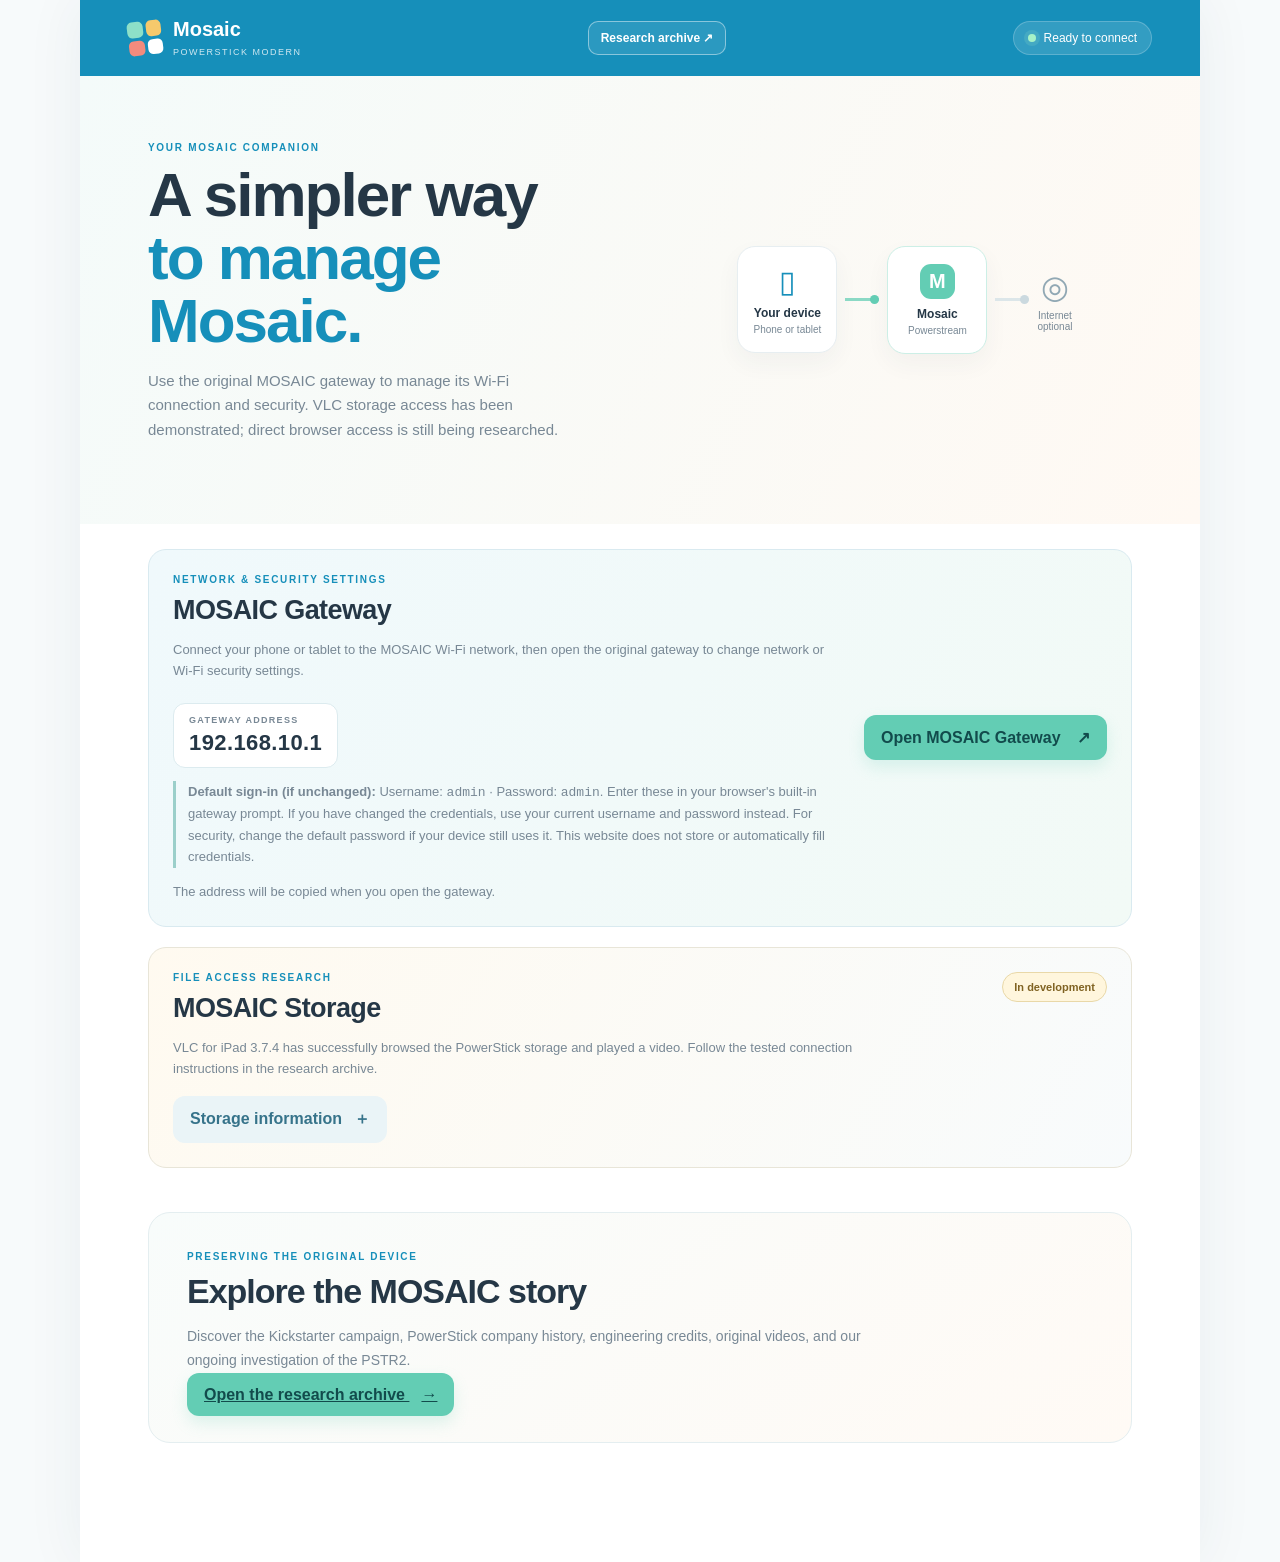
==== index.html @ c3547b96 "Update storage status with verified VLC playback" ====
<!doctype html>
<html lang="en">
<head>
  <!-- 🟦 #PAGE_METADATA — Browser settings and search preview information. -->
  <meta charset="utf-8">
  <meta name="viewport" content="width=device-width, initial-scale=1">
  <meta name="theme-color" content="#168fba">
  <meta name="description" content="A friendly companion and preservation guide for the MOSAIC Powerstream PSTR2.">
  <title>Mosaic Powerstick Modern</title>
  <link rel="stylesheet" href="css/styles.css">
</head>
<body>
  <div class="app-shell">
    <!-- 🟦 #SITE_HEADER — Brand and project navigation. -->
    <header class="topbar">
      <a class="brand" href="#" aria-label="Mosaic home">
        <span class="brand-mark" aria-hidden="true"><i></i><i></i><i></i><i></i></span>
        <span><strong>Mosaic</strong><small>POWERSTICK MODERN</small></span>
      </a>
      <a class="topbar-archive-link" href="research.html">Research archive ↗</a>
      <div class="connection-pill" role="status" aria-live="polite">
        <span class="status-dot" aria-hidden="true"></span><span>Ready to connect</span>
      </div>
    </header>

    <main>
      <!-- 🟩 #WELCOME_PANEL — Explain what this companion website does. -->
      <section class="welcome" aria-labelledby="welcomeTitle">
        <div class="welcome-copy">
          <p class="eyebrow">YOUR MOSAIC COMPANION</p>
          <h1 id="welcomeTitle">A simpler way<br><span>to manage Mosaic.</span></h1>
          <p class="intro">Use the original MOSAIC gateway to manage its Wi-Fi connection and security. VLC storage access has been demonstrated; direct browser access is still being researched.</p>
        </div>
        <!-- 🟨 #ILLUSTRATION — Decorative connection diagram, not a live status indicator. -->
        <div class="connection-art" aria-label="Illustration of a phone connected to Mosaic, with optional internet connection">
          <div class="device-node"><span class="node-icon" aria-hidden="true">▯</span><b>Your device</b><small>Phone or tablet</small></div>
          <div class="link-line" aria-hidden="true"><span></span></div>
          <div class="device-node mosaic-node"><span class="mosaic-symbol" aria-hidden="true">M</span><b>Mosaic</b><small>Powerstream</small></div>
          <div class="link-line muted-line" aria-hidden="true"><span></span></div>
          <div class="internet-node"><span aria-hidden="true">◎</span><small>Internet<br>optional</small></div>
        </div>
      </section>

      <!-- 🟦 #MOSAIC_GATEWAY — Opens the device's original network and security settings. -->
      <section class="wifi-launcher" aria-labelledby="wifiLauncherTitle">
        <div class="wifi-launcher-copy">
          <p class="eyebrow">NETWORK & SECURITY SETTINGS</p>
          <h2 id="wifiLauncherTitle">MOSAIC Gateway</h2>
          <p>Connect your phone or tablet to the MOSAIC Wi-Fi network, then open the original gateway to change network or Wi-Fi security settings.</p>
          <div class="gateway-address-panel">
            <span class="gateway-address-label">GATEWAY ADDRESS</span>
            <strong class="gateway-address">192.168.10.1</strong>
          </div>
          <p class="wifi-launcher-note"><strong>Default sign-in (if unchanged):</strong> Username: <code>admin</code> · Password: <code>admin</code>. Enter these in your browser's built-in gateway prompt. If you have changed the credentials, use your current username and password instead. For security, change the default password if your device still uses it. This website does not store or automatically fill credentials.</p>
          <p class="gateway-copy-status" id="gatewayCopyStatus" role="status" aria-live="polite">The address will be copied when you open the gateway.</p>
        </div>
        <a class="primary-button gateway-button" id="gatewayButton" href="http://192.168.10.1/" target="_blank" rel="noopener noreferrer">Open MOSAIC Gateway <span aria-hidden="true">↗</span></a>
      </section>

      <!-- 🟨 #STORAGE_DEVELOPMENT — Honest status for the separate file-access investigation. -->
      <section class="storage-launcher" aria-labelledby="storageHeading">
        <div class="storage-launcher-copy">
          <p class="eyebrow">FILE ACCESS RESEARCH</p>
          <h2 id="storageHeading">MOSAIC Storage</h2>
          <p>VLC for iPad 3.7.4 has successfully browsed the PowerStick storage and played a video. Follow the tested connection instructions in the research archive.</p>
          <details class="storage-details">
            <summary class="soft-button">Storage information <span aria-hidden="true">＋</span></summary>
            <div class="storage-details-content">
              <p><strong>In development.</strong> The original MOSAIC mobile app can browse Videos, Photos, Music, and Documents, and can play selected videos.</p>
              <p>We have not yet confirmed the file-access protocol or how a modern browser can safely connect to it. This website does not currently browse, download, upload, or stream files from MOSAIC.</p>
              <p>Our next step is read-only research into how the original app communicates with the device, without opening the hardware or changing its settings.</p>
              <a href="research.html">Read the MOSAIC research archive ↗</a>
            </div>
          </details>
        </div>
        <span class="development-label">In development</span>
      </section>

      <!-- 🟦 #RESEARCH_ARCHIVE_LINK — Historical material lives on the dedicated research page. -->
      <section class="history-section archive-promo" aria-labelledby="archivePromoHeading">
        <div class="history-heading">
          <p class="eyebrow">PRESERVING THE ORIGINAL DEVICE</p>
          <h2 id="archivePromoHeading">Explore the MOSAIC story</h2>
          <p class="history-intro">Discover the Kickstarter campaign, PowerStick company history, engineering credits, original videos, and our ongoing investigation of the PSTR2.</p>
          <a class="primary-button" href="research.html">Open the research archive <span aria-hidden="true">→</span></a>
        </div>
      </section>
    </main>
  </div>
  <!-- 🟦 #APP_SCRIPT — Handles the gateway address-copy shortcut only. -->
  <script src="js/app.js"></script>
</body>
</html>
---- css/styles.css ----
/* =========================================================
   🟦 #STYLESHEET_GUIDE — MOSAIC POWERSTICK MODERN
   This file controls appearance only. Page behavior lives in js/app.js.

   Color key for future developers:
   🟦 #DESIGN_TOKENS  Shared colors and sizing choices
   🟩 #BASE_STYLES    Page-wide defaults
   🟨 #COMPONENTS     Header, buttons, cards, and navigation
   🟥 #RESPONSIVE     Tablet and phone layout adjustments
   ========================================================= */


/* 🟦 #DESIGN_TOKENS — Change the palette here to update the whole interface. */
:root {
  --blue: #168fba;
  --mint: #63cdb4;
  --coral: #ef8b7d;
  --yellow: #f2c96d;
  --ink: #253746;
  --muted: #788895;
  --paper: #f7fafb;
  --line: #e7eef1;
}


/* 🟩 #BASE_STYLES — Consistent sizing and readable default text. */
* {
  box-sizing: border-box;
}

body {
  margin: 0;
  background: var(--paper);
  color: var(--ink);
  font-family: Inter, -apple-system, BlinkMacSystemFont, "Segoe UI", sans-serif;
}

button {
  font: inherit;
}

button:focus-visible,
a:focus-visible {
  outline: 3px solid var(--yellow);
  outline-offset: 3px;
}

.app-shell {
  max-width: 1120px;
  min-height: 100vh;
  margin: 0 auto;
  padding-bottom: 90px;
  background: #fff;
  box-shadow: 0 0 55px #173d5010;
}


/* 🟨 #HEADER_AND_BRAND — Top blue bar and Mosaic tile mark. */
.topbar {
  display: flex;
  align-items: center;
  justify-content: space-between;
  gap: 16px;
  height: 76px;
  padding: 0 clamp(18px, 4vw, 48px);
  background: var(--blue);
  color: #fff;
}

.brand {
  display: flex;
  align-items: center;
  gap: 11px;
  color: #fff;
  text-decoration: none;
}

.brand strong {
  display: block;
  font-size: 20px;
}

.brand small {
  font-size: 9px;
  letter-spacing: 1.5px;
  opacity: 0.8;
}

.brand-mark {
  display: grid;
  grid-template-columns: 1fr 1fr;
  gap: 3px;
  width: 34px;
  height: 34px;
  transform: rotate(-7deg);
}

.brand-mark i {
  border-radius: 5px;
  background: #8de0c8;
}

.brand-mark i:nth-child(2) { background: #f6c96c; }
.brand-mark i:nth-child(3) { background: #f28b7d; }
.brand-mark i:nth-child(4) { background: #fff; }

.connection-pill {
  display: flex;
  align-items: center;
  gap: 8px;
  padding: 9px 14px;
  border: 1px solid #ffffff35;
  border-radius: 30px;
  background: #ffffff20;
  font-size: 12px;
}

.status-dot {
  width: 8px;
  height: 8px;
  border-radius: 50%;
  background: #a6f2c8;
  box-shadow: 0 0 0 4px #a6f2c825;
}

.icon-button {
  display: none;
  border: 0;
  background: transparent;
  color: #fff;
  font-size: 24px;
}


/* 🟨 #BUTTONS — Shared button shapes and individual button colors. */
.primary-button,
.soft-button,
.outline-button {
  padding: 13px 17px;
  border: 0;
  border-radius: 12px;
  font-weight: 700;
  cursor: pointer;
}

.primary-button {
  background: var(--mint);
  color: #124b4c;
  box-shadow: 0 7px 16px #63cdb433;
}

.primary-button span,
.outline-button span {
  margin-left: 12px;
}

.soft-button {
  background: #eaf4f7;
  color: #36738a;
}

.outline-button {
  border: 1px solid #cfe9e1;
  background: #fff;
  color: #347f70;
  white-space: nowrap;
}

.text-button {
  border: 0;
  background: none;
  color: var(--blue);
  font-weight: 700;
  cursor: pointer;
}


/* 🟩 #WELCOME_PANEL — Main introduction and connection illustration. */
.welcome {
  display: grid;
  grid-template-columns: 1.05fr 0.95fr;
  align-items: center;
  gap: 28px;
  padding: clamp(28px, 6vw, 66px) clamp(20px, 6vw, 68px);
  background: linear-gradient(115deg, #f4fbfa, #fff9f3);
}

.eyebrow {
  margin: 0 0 10px;
  color: var(--blue);
  font-size: 10px;
  font-weight: 800;
  letter-spacing: 1.7px;
}

.welcome h1 {
  margin: 0 0 16px;
  font-size: clamp(38px, 5.4vw, 62px);
  line-height: 1.02;
  letter-spacing: -2px;
}

.welcome h1 span {
  color: var(--blue);
}

.intro {
  max-width: 420px;
  color: var(--muted);
  font-size: 15px;
  line-height: 1.65;
}

.welcome-actions {
  display: flex;
  flex-wrap: wrap;
  gap: 10px;
  margin-top: 24px;
}

.connection-art {
  display: flex;
  align-items: center;
  justify-content: center;
  gap: 8px;
  padding: 25px 0;
}

.device-node {
  min-width: 100px;
  padding: 17px 12px;
  border: 1px solid var(--line);
  border-radius: 18px;
  background: #fff;
  text-align: center;
  box-shadow: 0 10px 25px #22465c0c;
}

.node-icon {
  display: block;
  margin-bottom: 7px;
  color: var(--blue);
  font-size: 30px;
}

.device-node b {
  display: block;
  font-size: 12px;
}

.device-node small,
.internet-node small {
  display: block;
  margin-top: 4px;
  color: var(--muted);
  font-size: 10px;
}

.mosaic-node {
  border-color: #ccefe6;
}

.mosaic-symbol {
  display: grid;
  place-items: center;
  width: 35px;
  height: 35px;
  margin: 0 auto 8px;
  border-radius: 11px;
  background: var(--mint);
  color: #fff;
  font-size: 20px;
  font-weight: 900;
}

.link-line {
  position: relative;
  width: 34px;
  height: 3px;
  background: #8bd9c5;
}

.link-line span {
  position: absolute;
  top: -3px;
  right: 0;
  width: 9px;
  height: 9px;
  border-radius: 50%;
  background: var(--mint);
}

.muted-line {
  background: #dce6e9;
}

.muted-line span {
  background: #cbd9df;
}

.internet-node {
  color: #91a8b4;
  font-size: 32px;
  text-align: center;
}


/* 🟨 #LIBRARY_CARDS — Four colorful shortcuts for the media categories. */
.section-heading,
.view-heading {
  display: flex;
  align-items: end;
  justify-content: space-between;
  padding: 34px clamp(20px, 6vw, 68px) 17px;
}

.section-heading h2,
.view-heading h2,
.device-panel h2 {
  margin: 0;
  font-size: 25px;
  letter-spacing: -0.6px;
}

.library-grid {
  display: grid;
  grid-template-columns: repeat(4, 1fr);
  gap: 14px;
  padding: 0 clamp(20px, 6vw, 68px);
}

.library-card {
  position: relative;
  min-height: 142px;
  padding: 20px 16px 18px;
  border: 1px solid var(--line);
  border-radius: 17px;
  background: #fff;
  text-align: left;
  cursor: pointer;
  transition: transform 0.18s, box-shadow 0.18s;
}

.library-card:hover {
  transform: translateY(-3px);
  box-shadow: 0 12px 24px #21465c12;
}

.card-icon {
  display: grid;
  place-items: center;
  width: 40px;
  height: 40px;
  margin-bottom: 16px;
  border-radius: 13px;
  font-size: 22px;
}

.photos-card .card-icon { background: #fff1d7; color: #c98d23; }
.videos-card .card-icon { background: #ffe8e4; color: #d76f63; }
.music-card .card-icon { background: #e1f7f0; color: #269b82; }
.files-card .card-icon { background: #e7f1fb; color: #568bbd; }

.card-label {
  display: block;
  font-size: 15px;
  font-weight: 800;
}

.library-card small {
  display: block;
  margin-top: 5px;
  color: var(--muted);
  font-size: 11px;
}

.card-arrow {
  position: absolute;
  top: 17px;
  right: 15px;
  color: #9aabb4;
}


/* 🟩 #DEVICE_PANEL — Hardware summary card near the bottom of Home. */
.device-panel {
  display: flex;
  align-items: center;
  justify-content: space-between;
  gap: 18px;
  margin: 28px clamp(20px, 6vw, 68px) 0;
  padding: 22px 24px;
  border: 1px solid #e0f2ec;
  border-radius: 18px;
  background: #f1faf7;
}

.device-copy {
  display: flex;
  align-items: center;
  gap: 16px;
}

.device-copy p:not(.eyebrow) {
  margin: 7px 0 0;
  color: var(--muted);
  font-size: 13px;
}

.device-badge {
  display: grid;
  flex: 0 0 52px;
  place-items: center;
  width: 52px;
  height: 52px;
  border-radius: 16px;
  background: var(--mint);
  color: #fff;
  font-size: 24px;
  font-weight: 900;
}

.device-panel h2 {
  font-size: 18px;
}


/* 🟨 #DYNAMIC_CONTENT — File rows, empty messages, and video player. */
.content-view {
  padding: 8px 0 35px;
}

.content-view.hidden {
  display: none;
}

.view-heading {
  align-items: center;
  padding-top: 12px;
}

.file-list,
.empty-note,
.player-wrap,
.device-details {
  margin-right: clamp(20px, 6vw, 68px);
  margin-left: clamp(20px, 6vw, 68px);
}

.file-list {
  overflow: hidden;
  border: 1px solid var(--line);
  border-radius: 16px;
}

.file-row {
  display: flex;
  align-items: center;
  gap: 13px;
  padding: 14px 16px;
  border-bottom: 1px solid var(--line);
}

.file-row:last-child {
  border-bottom: 0;
}

.file-icon {
  display: grid;
  place-items: center;
  flex: 0 0 38px;
  width: 38px;
  height: 38px;
  border-radius: 11px;
  background: #edf6fa;
  color: var(--blue);
  font-size: 18px;
}

.file-info {
  flex: 1;
  min-width: 0;
}

.file-info b {
  display: block;
  font-size: 13px;
}

.file-info small {
  color: var(--muted);
  font-size: 11px;
}

.file-action {
  padding: 8px 11px;
  border: 0;
  border-radius: 9px;
  background: #edf7f5;
  color: #388d7a;
  cursor: pointer;
}

.empty-note {
  padding: 22px;
  border: 1px dashed #cddde3;
  border-radius: 14px;
  color: var(--muted);
  font-size: 13px;
  line-height: 1.6;
}

.player-wrap {
  padding: 12px;
  border-radius: 16px;
  background: #172b36;
}

.player-wrap video {
  width: 100%;
  max-height: 460px;
  border-radius: 10px;
  background: #000;
}

.player-tools {
  display: flex;
  align-items: center;
  justify-content: space-between;
  padding: 8px 3px 2px;
  color: #fff;
  font-size: 12px;
}

.device-details {
  display: grid;
  grid-template-columns: repeat(2, 1fr);
  gap: 12px;
}

.detail {
  padding: 16px;
  border: 1px solid var(--line);
  border-radius: 13px;
}

.detail small {
  display: block;
  margin-bottom: 6px;
  color: var(--muted);
  font-size: 10px;
}

.detail b {
  font-size: 14px;
}


/* 🟨 #BOTTOM_NAVIGATION — Sticky navigation with generous touch targets. */
.bottom-nav {
  position: sticky;
  z-index: 4;
  bottom: 0;
  display: flex;
  justify-content: space-around;
  padding: 10px 12px max(10px, env(safe-area-inset-bottom));
  border-top: 1px solid var(--line);
  background: #fff;
}

.nav-item {
  display: flex;
  flex-direction: column;
  align-items: center;
  gap: 3px;
  min-width: 60px;
  border: 0;
  background: transparent;
  color: #91a1aa;
  cursor: pointer;
}

.nav-item span {
  font-size: 23px;
  line-height: 1.1;
}

.nav-item small {
  font-size: 10px;
}

.nav-item.active {
  color: var(--blue);
  font-weight: 800;
}


/* 🟥 #RESPONSIVE_TABLET — Stack the hero and use two columns for category cards. */
@media (max-width: 720px) {
  .topbar {
    height: 64px;
  }

  .connection-pill {
    padding: 8px 10px;
    font-size: 10px;
  }

  .welcome {
    grid-template-columns: 1fr;
    padding-top: 35px;
  }

  .connection-art {
    padding: 12px 0 0;
  }

  .library-grid {
    grid-template-columns: repeat(2, 1fr);
  }

  .device-panel {
    align-items: flex-start;
    flex-direction: column;
  }

  .outline-button {
    align-self: flex-start;
  }

  .section-heading {
    padding-top: 27px;
  }
}


/* 🟥 #RESPONSIVE_PHONE — Keep the header and connection illustration compact. */
@media (max-width: 420px) {
  .brand small {
    font-size: 8px;
  }

  .connection-pill {
    max-width: 145px;
  }

  .connection-pill span:last-child {
    overflow: hidden;
    text-overflow: ellipsis;
    white-space: nowrap;
  }

  .connection-art {
    gap: 5px;
  }

  .device-node {
    min-width: 82px;
    padding: 13px 7px;
  }

  .link-line {
    width: 20px;
  }

  .internet-node {
    font-size: 25px;
  }

  .welcome h1 {
    font-size: 42px;
  }

  .device-copy {
    align-items: flex-start;
  }

  .device-badge {
    flex-basis: 44px;
    width: 44px;
    height: 44px;
  }
}


/* 🟦 #HISTORY_ARCHIVE — A permanent, responsive record of MOSAIC's origins and people. */
.history-section {
  margin: 44px clamp(20px, 6vw, 68px) 30px;
  padding: clamp(22px, 4vw, 38px);
  border: 1px solid #e4eef0;
  border-radius: 22px;
  background: linear-gradient(145deg, #f8fcfb, #fffaf5);
}
.history-heading {
  max-width: 720px;
}
.history-heading h2 {
  margin: 0;
  font-size: clamp(25px, 3.4vw, 34px);
  letter-spacing: -1px;
}
.history-intro {
  color: var(--muted);
  font-size: 14px;
  line-height: 1.7;
}
.history-facts {
  display: grid;
  grid-template-columns: repeat(3, 1fr);
  gap: 13px;
  margin-top: 25px;
}
.history-fact {
  padding: 19px;
  border: 1px solid var(--line);
  border-radius: 15px;
  background: #fff;
}
.history-number {
  color: var(--blue);
  font-size: 11px;
  font-weight: 900;
  letter-spacing: 1px;
}
.history-fact h3 {
  margin: 9px 0;
  font-size: 16px;
}
.history-fact p,
.history-video-heading > p,
.history-note {
  color: var(--muted);
  font-size: 12px;
  line-height: 1.7;
}
.history-fact a,
.history-video a,
.history-note a {
  color: #1684a8;
  font-size: 12px;
  font-weight: 750;
  text-decoration: none;
}
.history-fact a:hover,
.history-video a:hover,
.history-note a:hover {
  text-decoration: underline;
}
.history-video-heading {
  display: flex;
  align-items: end;
  justify-content: space-between;
  gap: 20px;
  margin-top: 36px;
}
.history-video-heading h3 {
  margin: 0;
  font-size: 22px;
}
.history-video-heading > p {
  max-width: 310px;
  margin: 0;
}
.history-video-grid {
  display: grid;
  grid-template-columns: repeat(3, minmax(0, 1fr));
  gap: 14px;
  margin-top: 17px;
}
.history-video {
  min-width: 0;
  overflow: hidden;
  border: 1px solid var(--line);
  border-radius: 14px;
  background: #fff;
}
.history-video-frame {
  position: relative;
  aspect-ratio: 16 / 9;
  background: #172b36;
}
.history-video-frame iframe {
  position: absolute;
  inset: 0;
  width: 100%;
  height: 100%;
  border: 0;
}
.history-video > p {
  margin: 0;
  padding: 11px 13px;
  color: var(--muted);
  font-size: 11px;
}
.history-note {
  margin: 22px 0 0;
  padding-top: 17px;
  border-top: 1px solid var(--line);
}
@media (max-width: 760px) {
  .history-facts,
  .history-video-grid {
    grid-template-columns: 1fr;
  }
  .history-video-heading {
    align-items: flex-start;
    flex-direction: column;
    gap: 6px;
  }
}


/* 🟦 #ARCHIVE_ACCESS — Make the standalone research page easy to discover. */
.topbar-archive-link {
  color: #fff;
  font-size: 12px;
  font-weight: 800;
  text-decoration: none;
  padding: 9px 12px;
  border: 1px solid #ffffff70;
  border-radius: 10px;
  background: #ffffff18;
  white-space: nowrap;
}
.topbar-archive-link:hover {
  background: #ffffff30;
}
a.soft-button {
  display: inline-flex;
  align-items: center;
  justify-content: center;
  text-decoration: none;
}
.archive-shortcut {
  color: #36738a;
}
@media (max-width: 720px) {
  .topbar-archive-link {
    margin-left: auto;
    padding: 8px 9px;
    font-size: 11px;
  }
}
@media (max-width: 420px) {
  .topbar-archive-link {
    max-width: 116px;
    overflow: hidden;
    text-overflow: ellipsis;
  }
}


/* 🟦 #WIFI_LAUNCHER — Explain the PSTR2 Wi-Fi entry flow without claiming a live connection. */
.wifi-launcher {
  display: flex;
  align-items: center;
  justify-content: space-between;
  gap: 24px;
  margin: 25px clamp(20px, 6vw, 68px) 0;
  padding: 24px;
  border: 1px solid #d9eaf0;
  border-radius: 18px;
  background: linear-gradient(120deg, #f0f9fc, #f2faf6);
}
.wifi-launcher-copy {
  max-width: 690px;
}
.wifi-launcher h2 {
  margin: 0;
  font-size: clamp(21px, 3vw, 27px);
  letter-spacing: -0.6px;
}
.wifi-launcher-copy > p:not(.eyebrow) {
  color: var(--muted);
  font-size: 13px;
  line-height: 1.65;
}
.wifi-launcher-note {
  margin-bottom: 0;
  padding-left: 12px;
  border-left: 3px solid #9bcfca;
}
.gateway-button {
  flex: 0 0 auto;
  text-decoration: none;
  white-space: nowrap;
}
@media (max-width: 720px) {
  .wifi-launcher {
    align-items: flex-start;
    flex-direction: column;
  }
  .gateway-button {
    width: 100%;
    justify-content: center;
  }
}


/* 🟦 #GATEWAY_ADDRESS — Keep the local address readable without showing its URL scheme. */
.gateway-address-panel {
  display: inline-flex;
  flex-direction: column;
  gap: 5px;
  margin-top: 8px;
  padding: 11px 15px;
  border: 1px solid #dcebef;
  border-radius: 12px;
  background: #fff;
}
.gateway-address-label {
  color: var(--muted);
  font-size: 9px;
  font-weight: 800;
  letter-spacing: 1.3px;
}
.gateway-address {
  color: var(--ink);
  font-size: 22px;
  letter-spacing: 0.4px;
  font-variant-numeric: tabular-nums;
}
.gateway-copy-status {
  min-height: 1em;
  margin-bottom: 0;
  color: #548477;
  font-size: 11px;
}


/* 🟦 #STORAGE_DEVELOPMENT — A clear, separate home for storage research. */
.storage-launcher {
  display: flex;
  align-items: flex-start;
  justify-content: space-between;
  gap: 24px;
  margin: 20px clamp(20px, 6vw, 68px) 0;
  padding: 24px;
  border: 1px solid #e8e5d8;
  border-radius: 18px;
  background: linear-gradient(120deg, #fffaf0, #f8fbfc);
}
.storage-launcher-copy {
  max-width: 720px;
}
.storage-launcher h2 {
  margin: 0;
  font-size: clamp(21px, 3vw, 27px);
  letter-spacing: -0.6px;
}
.storage-launcher-copy > p:not(.eyebrow) {
  color: var(--muted);
  font-size: 13px;
  line-height: 1.65;
}
.storage-details {
  margin-top: 16px;
}
.storage-details summary {
  display: inline-flex;
  align-items: center;
  justify-content: center;
  gap: 12px;
  list-style: none;
  cursor: pointer;
}
.storage-details summary::-webkit-details-marker {
  display: none;
}
.storage-details[open] summary span {
  transform: rotate(45deg);
}
.storage-details-content {
  margin-top: 14px;
  padding: 16px 18px;
  border: 1px solid var(--line);
  border-radius: 13px;
  background: #fff;
}
.storage-details-content p {
  color: var(--muted);
  font-size: 12px;
  line-height: 1.7;
}
.storage-details-content p:first-child {
  color: var(--ink);
}
.storage-details-content a {
  color: #1684a8;
  font-size: 12px;
  font-weight: 750;
  text-decoration: none;
}
.storage-details-content a:hover {
  text-decoration: underline;
}
.development-label {
  flex: 0 0 auto;
  padding: 8px 11px;
  border: 1px solid #e9d8a8;
  border-radius: 20px;
  background: #fff6dd;
  color: #806323;
  font-size: 11px;
  font-weight: 800;
}
@media (max-width: 720px) {
  .storage-launcher {
    flex-direction: column;
  }
}
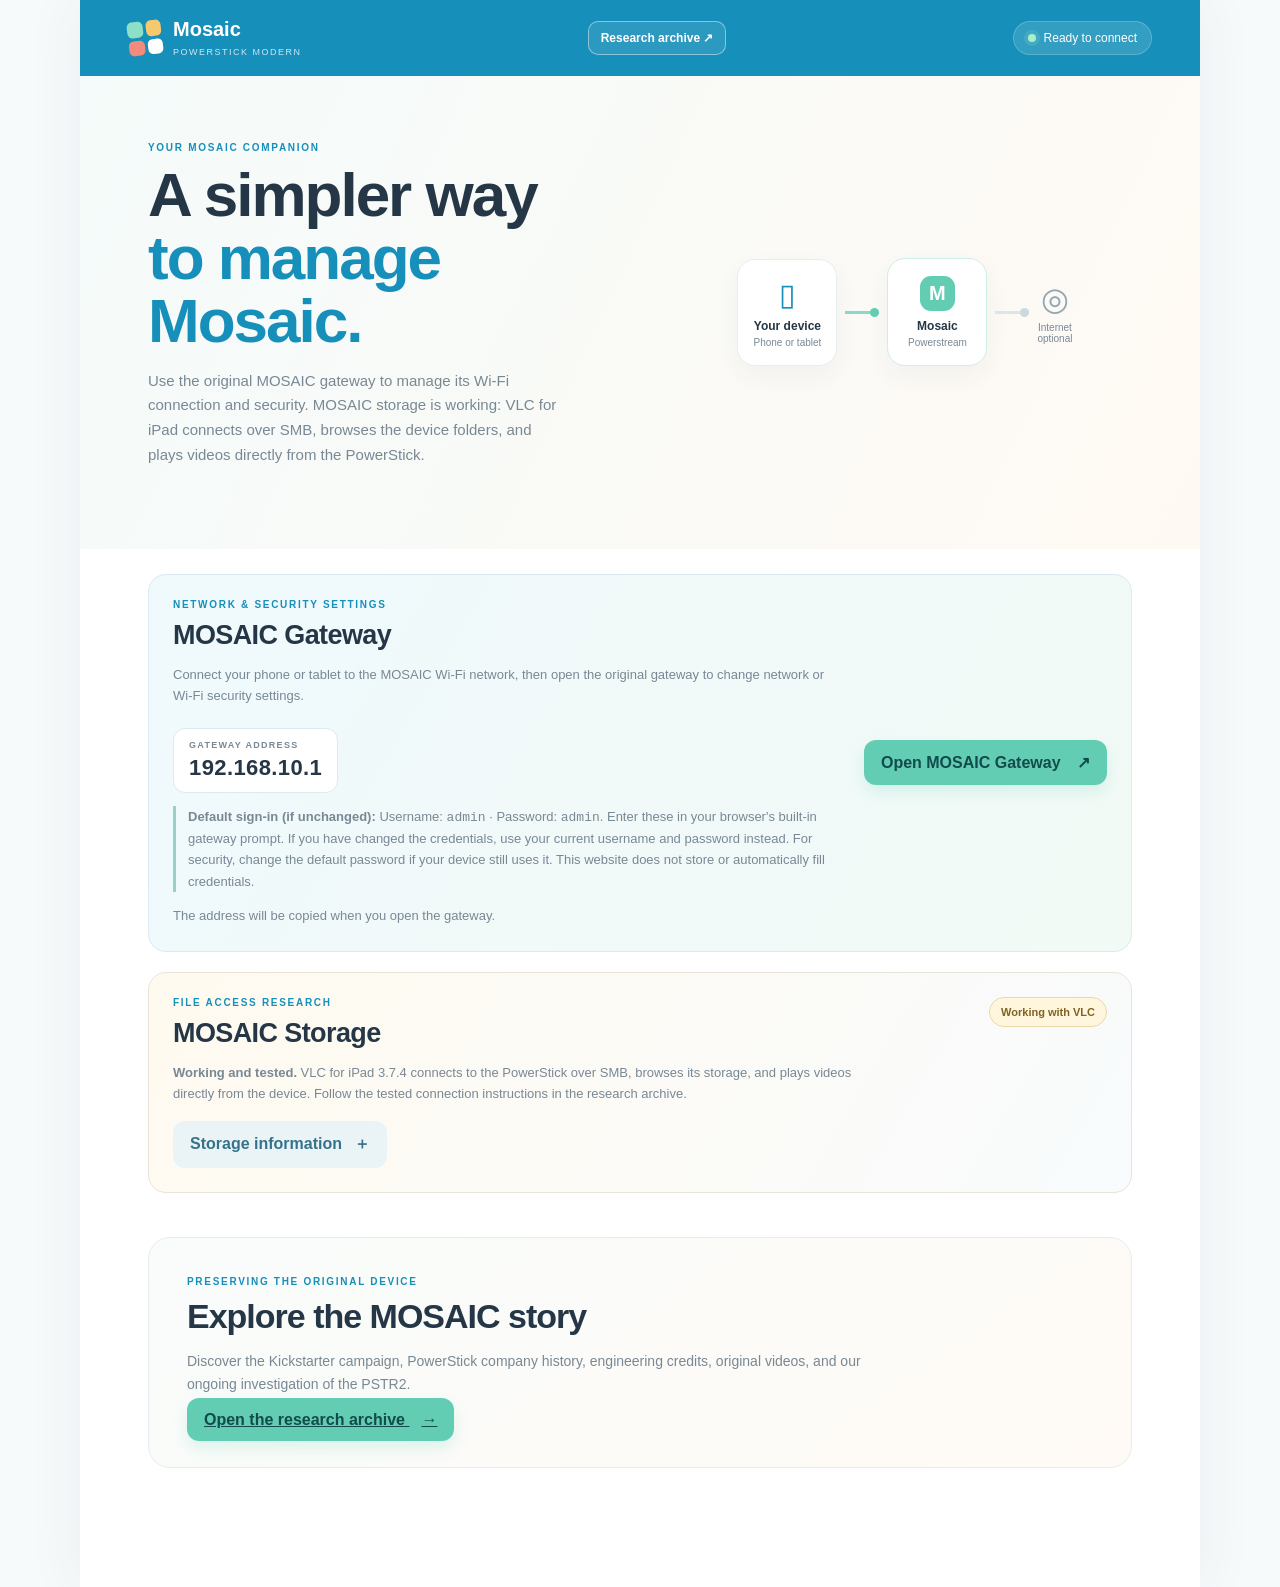
==== commit 46f64b98: "Show MOSAIC storage as working with VLC" ====
--- a/index.html
+++ b/index.html
@@ -29,7 +29,7 @@
         <div class="welcome-copy">
           <p class="eyebrow">YOUR MOSAIC COMPANION</p>
           <h1 id="welcomeTitle">A simpler way<br><span>to manage Mosaic.</span></h1>
-          <p class="intro">Use the original MOSAIC gateway to manage its Wi-Fi connection and security. VLC storage access has been demonstrated; direct browser access is still being researched.</p>
+          <p class="intro">Use the original MOSAIC gateway to manage its Wi-Fi connection and security. MOSAIC storage is working: VLC for iPad connects over SMB, browses the device folders, and plays videos directly from the PowerStick.</p>
         </div>
         <!-- 🟨 #ILLUSTRATION — Decorative connection diagram, not a live status indicator. -->
         <div class="connection-art" aria-label="Illustration of a phone connected to Mosaic, with optional internet connection">
@@ -57,23 +57,23 @@
         <a class="primary-button gateway-button" id="gatewayButton" href="http://192.168.10.1/" target="_blank" rel="noopener noreferrer">Open MOSAIC Gateway <span aria-hidden="true">↗</span></a>
       </section>
 
-      <!-- 🟨 #STORAGE_DEVELOPMENT — Honest status for the separate file-access investigation. -->
+      <!-- 🟩 #STORAGE_WORKING — Confirmed storage access and media playback using VLC. -->
       <section class="storage-launcher" aria-labelledby="storageHeading">
         <div class="storage-launcher-copy">
           <p class="eyebrow">FILE ACCESS RESEARCH</p>
           <h2 id="storageHeading">MOSAIC Storage</h2>
-          <p>VLC for iPad 3.7.4 has successfully browsed the PowerStick storage and played a video. Follow the tested connection instructions in the research archive.</p>
+          <p><strong>Working and tested.</strong> VLC for iPad 3.7.4 connects to the PowerStick over SMB, browses its storage, and plays videos directly from the device. Follow the tested connection instructions in the research archive.</p>
           <details class="storage-details">
             <summary class="soft-button">Storage information <span aria-hidden="true">＋</span></summary>
             <div class="storage-details-content">
-              <p><strong>In development.</strong> The original MOSAIC mobile app can browse Videos, Photos, Music, and Documents, and can play selected videos.</p>
-              <p>We have not yet confirmed the file-access protocol or how a modern browser can safely connect to it. This website does not currently browse, download, upload, or stream files from MOSAIC.</p>
-              <p>Our next step is read-only research into how the original app communicates with the device, without opening the hardware or changing its settings.</p>
+              <p><strong>Storage access is working.</strong> On iPad, VLC 3.7.4 connects to the PowerStick over SMB, opens <code>Public → SDA1</code>, and plays videos directly from the device.</p>
+              <p>The storage itself is fully usable through the tested VLC workflow. A separate future enhancement would be letting this website browse or stream files directly; ordinary GitHub Pages cannot directly open SMB connections.</p>
+              <p>See the tested step-by-step VLC instructions and technical findings in the research archive. All device exploration remains read-only.</p>
               <a href="research.html">Read the MOSAIC research archive ↗</a>
             </div>
           </details>
         </div>
-        <span class="development-label">In development</span>
+        <span class="development-label">Working with VLC</span>
       </section>
 
       <!-- 🟦 #RESEARCH_ARCHIVE_LINK — Historical material lives on the dedicated research page. -->
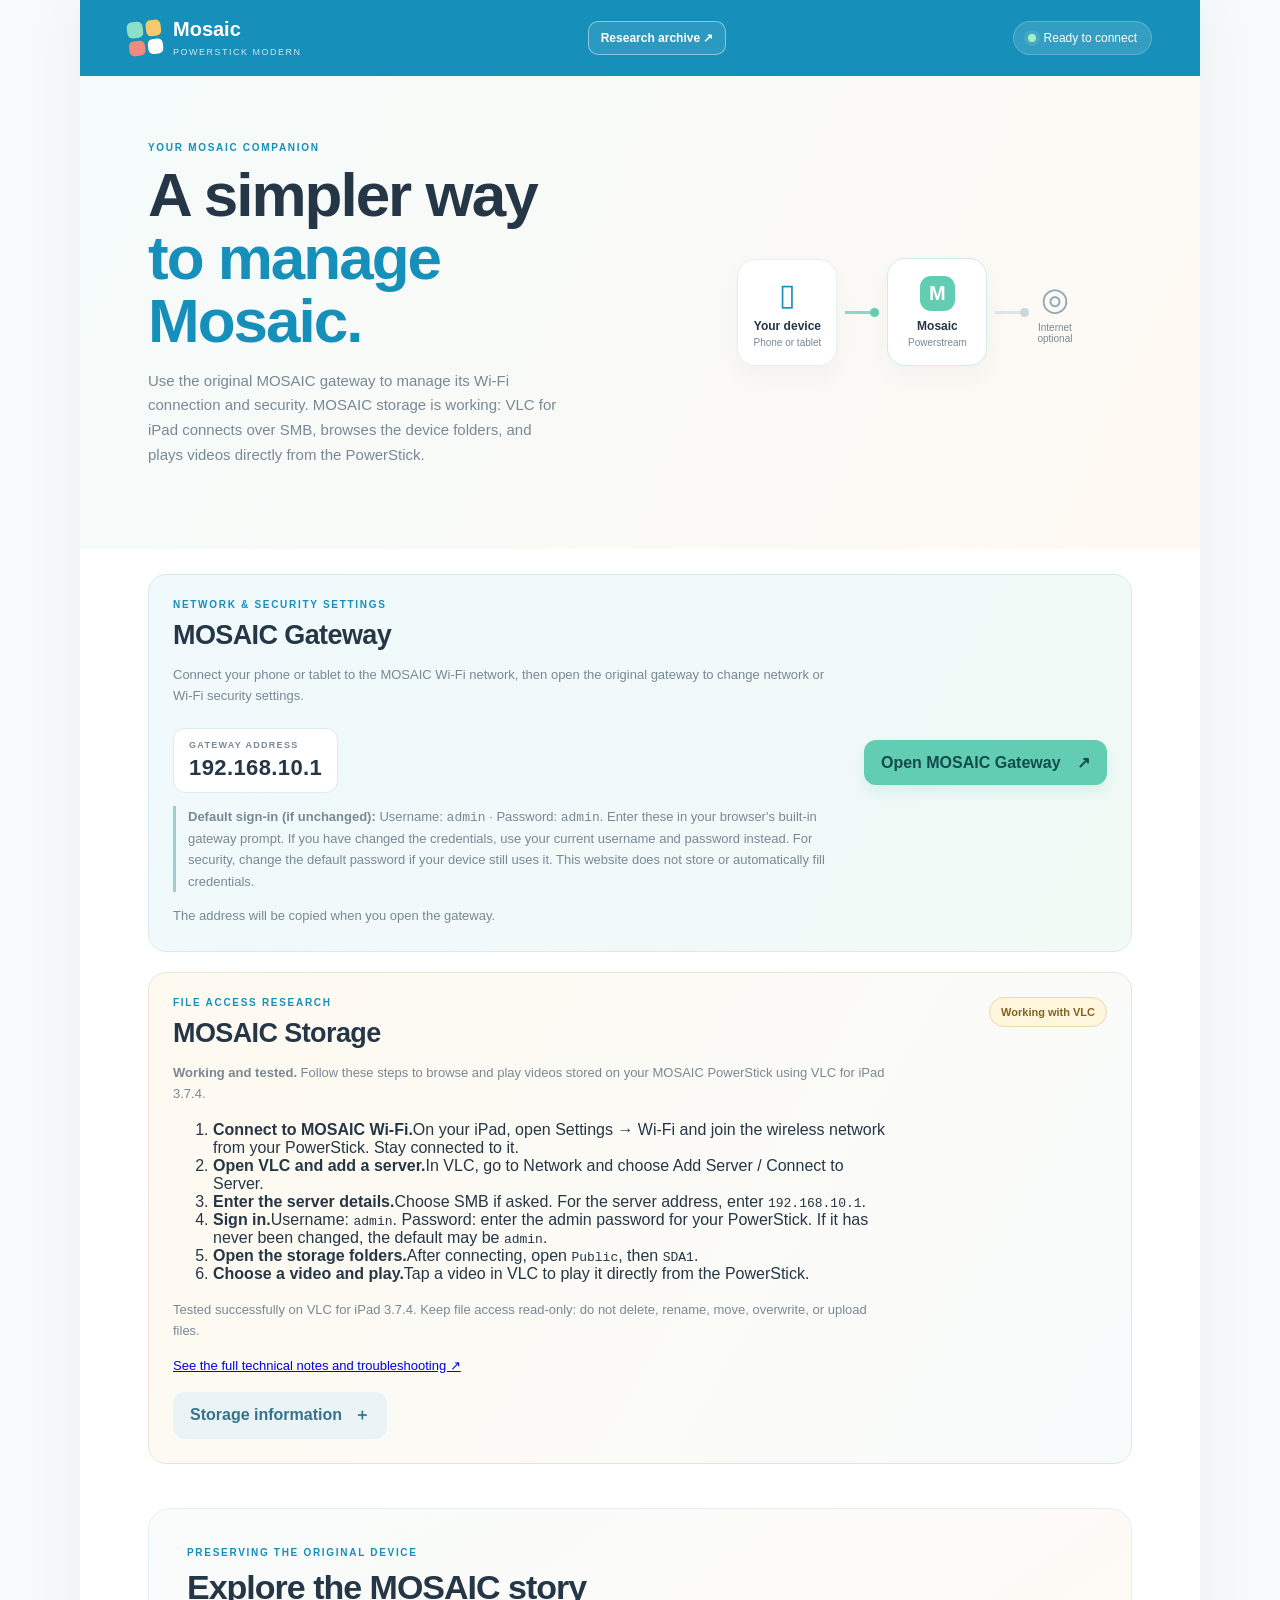
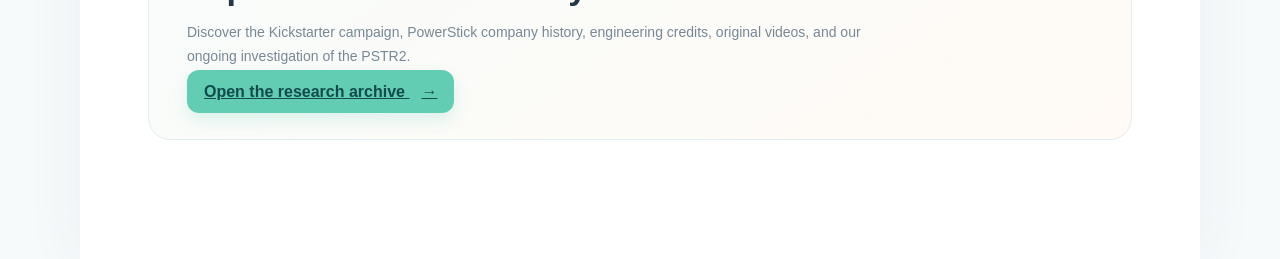
==== commit 0eaad915: "Add clear numbered VLC storage instructions to homepage" ====
--- a/index.html
+++ b/index.html
@@ -62,7 +62,17 @@
         <div class="storage-launcher-copy">
           <p class="eyebrow">FILE ACCESS RESEARCH</p>
           <h2 id="storageHeading">MOSAIC Storage</h2>
-          <p><strong>Working and tested.</strong> VLC for iPad 3.7.4 connects to the PowerStick over SMB, browses its storage, and plays videos directly from the device. Follow the tested connection instructions in the research archive.</p>
+          <p><strong>Working and tested.</strong> Follow these steps to browse and play videos stored on your MOSAIC PowerStick using VLC for iPad 3.7.4.</p>
+          <ol class="storage-steps">
+            <li><strong>Connect to MOSAIC Wi-Fi.</strong><span>On your iPad, open Settings → Wi-Fi and join the wireless network from your PowerStick. Stay connected to it.</span></li>
+            <li><strong>Open VLC and add a server.</strong><span>In VLC, go to Network and choose Add Server / Connect to Server.</span></li>
+            <li><strong>Enter the server details.</strong><span>Choose SMB if asked. For the server address, enter <code>192.168.10.1</code>.</span></li>
+            <li><strong>Sign in.</strong><span>Username: <code>admin</code>. Password: enter the admin password for your PowerStick. If it has never been changed, the default may be <code>admin</code>.</span></li>
+            <li><strong>Open the storage folders.</strong><span>After connecting, open <code>Public</code>, then <code>SDA1</code>.</span></li>
+            <li><strong>Choose a video and play.</strong><span>Tap a video in VLC to play it directly from the PowerStick.</span></li>
+          </ol>
+          <p class="storage-guide-note">Tested successfully on VLC for iPad 3.7.4. Keep file access read-only: do not delete, rename, move, overwrite, or upload files.</p>
+          <p><a href="research.html#vlc-storage">See the full technical notes and troubleshooting ↗</a></p>
           <details class="storage-details">
             <summary class="soft-button">Storage information <span aria-hidden="true">＋</span></summary>
             <div class="storage-details-content">
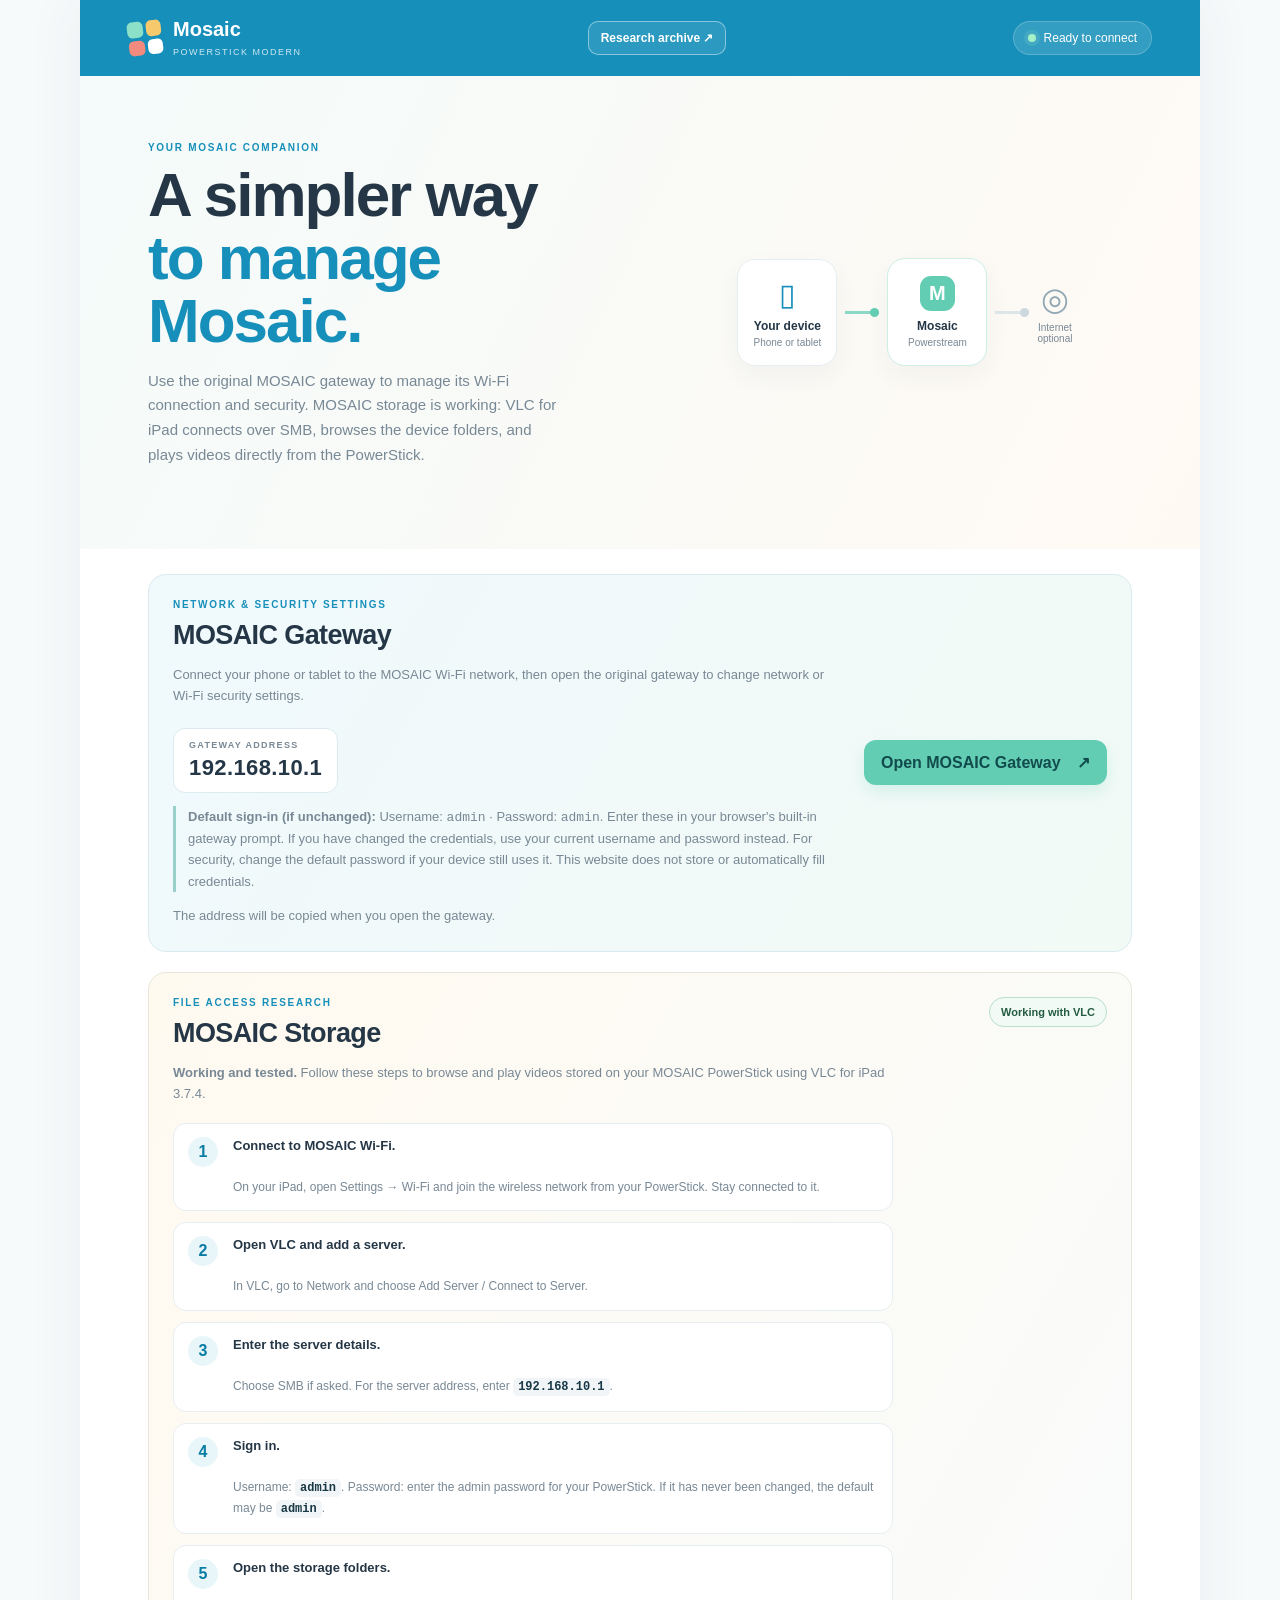
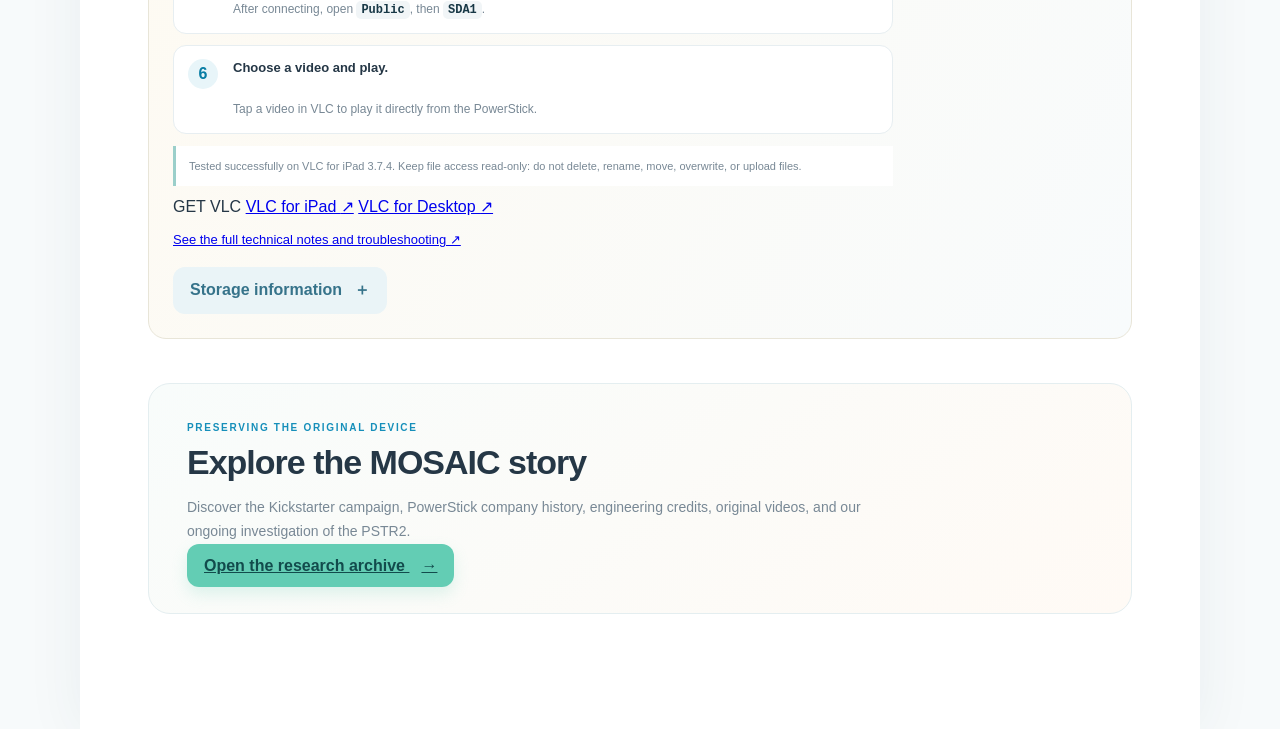
==== commit 77aad20d: "Add VLC download buttons for iPad and desktop" ====
--- a/index.html
+++ b/index.html
@@ -72,6 +72,11 @@
             <li><strong>Choose a video and play.</strong><span>Tap a video in VLC to play it directly from the PowerStick.</span></li>
           </ol>
           <p class="storage-guide-note">Tested successfully on VLC for iPad 3.7.4. Keep file access read-only: do not delete, rename, move, overwrite, or upload files.</p>
+          <div class="vlc-downloads" aria-label="Download VLC">
+            <span class="vlc-downloads-label">GET VLC</span>
+            <a class="vlc-download-button" href="https://apps.apple.com/us/app/vlc-media-player/id650377962?platform=ipad" target="_blank" rel="noopener noreferrer">VLC for iPad <span aria-hidden="true">↗</span></a>
+            <a class="vlc-download-button vlc-desktop-button" href="https://www.videolan.org/vlc/" target="_blank" rel="noopener noreferrer">VLC for Desktop <span aria-hidden="true">↗</span></a>
+          </div>
           <p><a href="research.html#vlc-storage">See the full technical notes and troubleshooting ↗</a></p>
           <details class="storage-details">
             <summary class="soft-button">Storage information <span aria-hidden="true">＋</span></summary>
--- a/css/styles.css
+++ b/css/styles.css
@@ -1009,3 +1009,70 @@
     flex-direction: column;
   }
 }
+
+
+/* 🟩 #STORAGE_STEPS — Numbered, touch-friendly setup instructions on the homepage. */
+.storage-steps {
+  display: grid;
+  gap: 11px;
+  margin: 18px 0 12px;
+  padding: 0;
+  list-style: none;
+  counter-reset: storage-step;
+}
+.storage-steps li {
+  display: grid;
+  grid-template-columns: 34px minmax(0, 1fr);
+  gap: 11px;
+  align-items: start;
+  padding: 13px 14px;
+  border: 1px solid var(--line);
+  border-radius: 13px;
+  background: #fff;
+  counter-increment: storage-step;
+}
+.storage-steps li::before {
+  content: counter(storage-step);
+  display: grid;
+  place-items: center;
+  width: 30px;
+  height: 30px;
+  border-radius: 50%;
+  background: #e8f5f9;
+  color: #087da4;
+  font-weight: 850;
+}
+.storage-steps li strong,
+.storage-steps li span {
+  grid-column: 2;
+}
+.storage-steps li strong {
+  margin-top: 1px;
+  color: var(--ink);
+  font-size: 13px;
+}
+.storage-steps li span {
+  color: var(--muted);
+  font-size: 12px;
+  line-height: 1.65;
+}
+.storage-steps code {
+  padding: 2px 5px;
+  border-radius: 5px;
+  background: #f1f5f7;
+  color: #183846;
+  font-family: ui-monospace, monospace;
+  font-weight: 750;
+}
+.storage-guide-note {
+  padding: 11px 13px;
+  border-left: 3px solid #9bcfca;
+  background: #fff;
+  color: var(--muted);
+  font-size: 11px !important;
+}
+.storage-launcher .development-label {
+  border-color: #b9dfcf;
+  background: #f1faf5;
+  color: #245c42;
+}
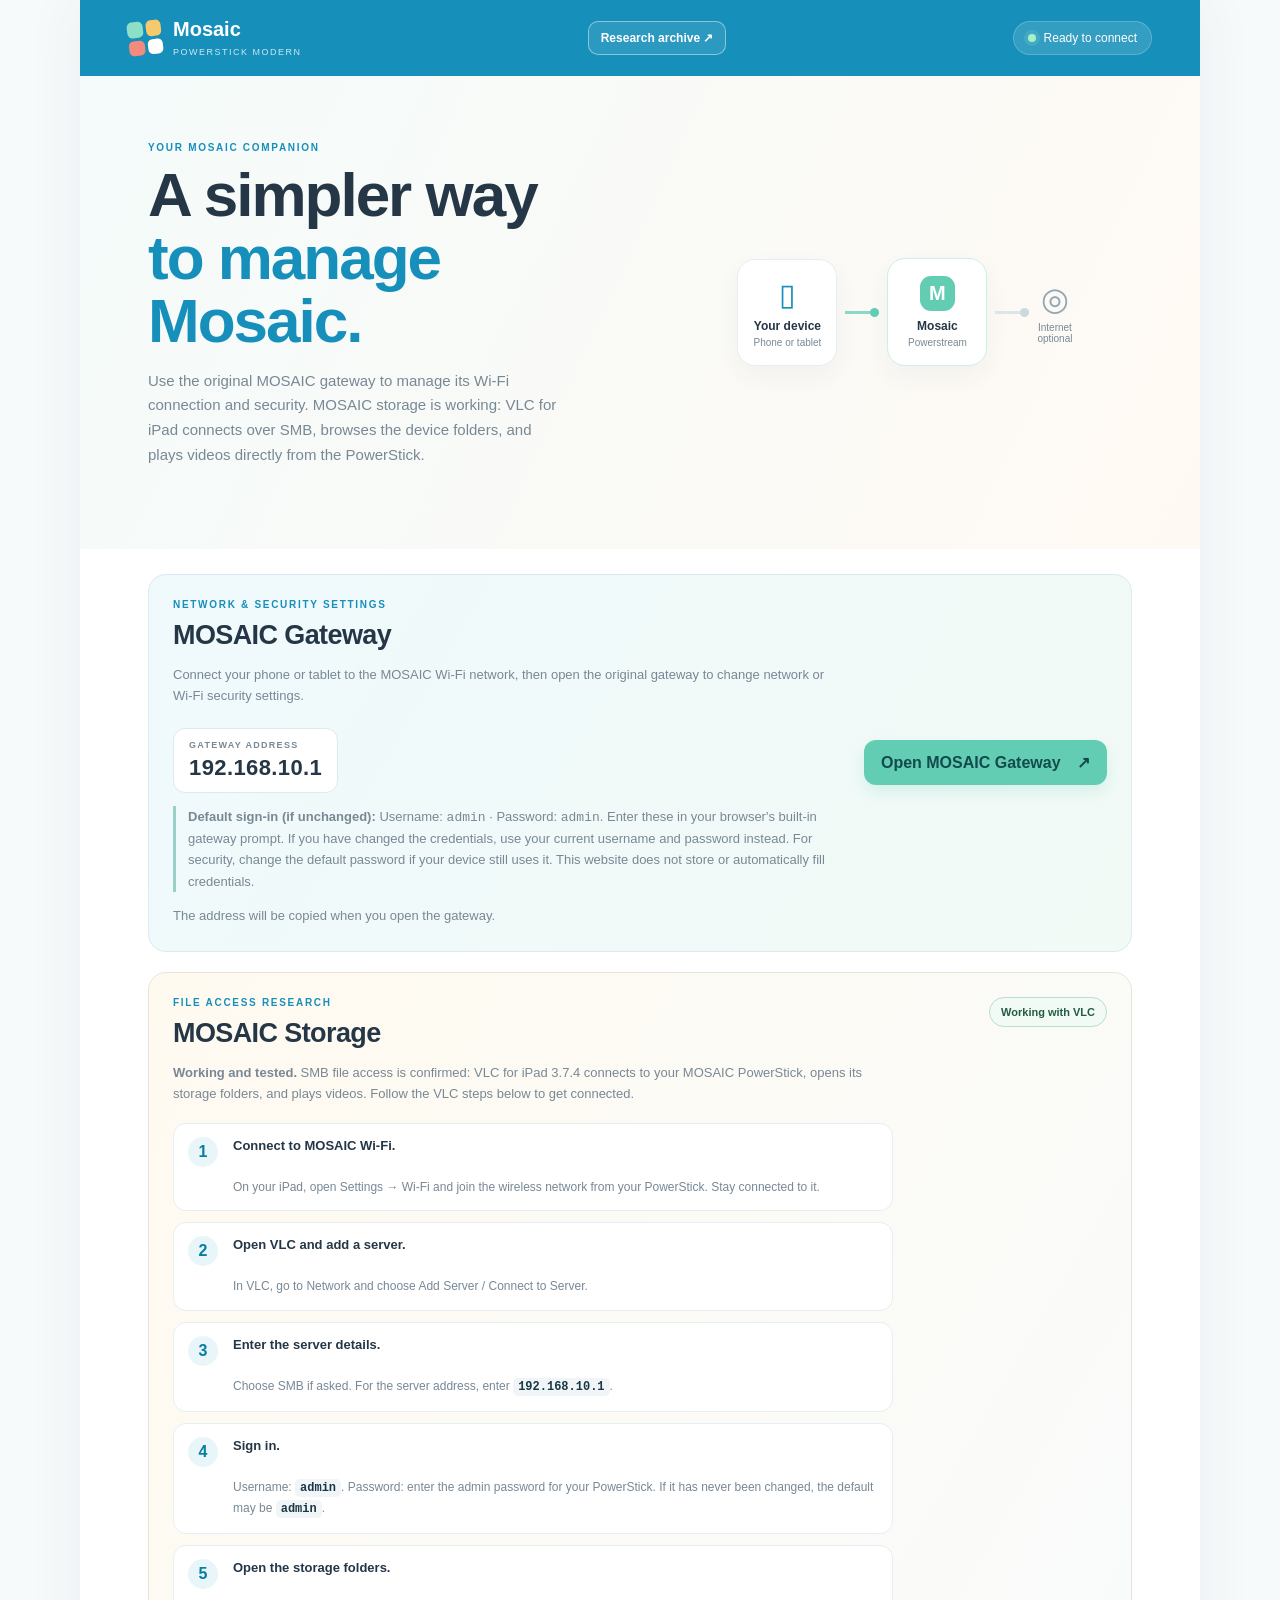
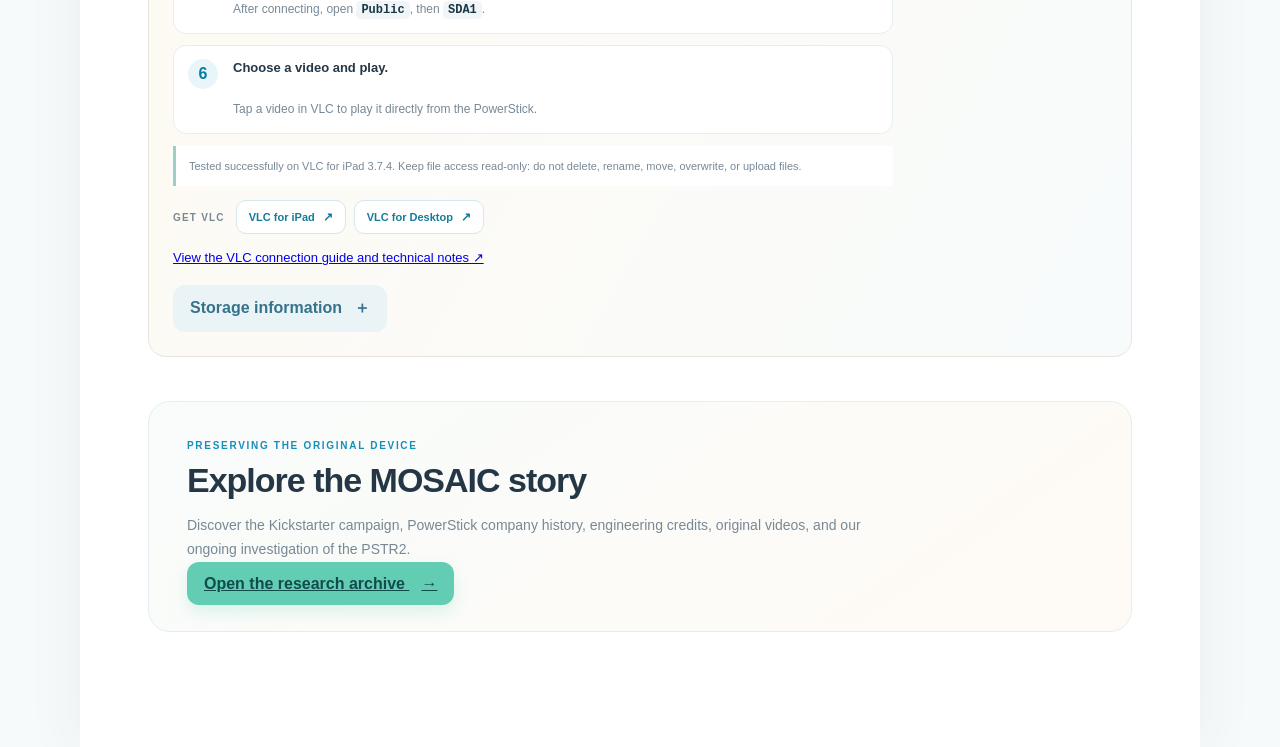
==== commit 1bf7f5ef: "Clarify confirmed SMB storage and link VLC guide" ====
--- a/index.html
+++ b/index.html
@@ -62,7 +62,7 @@
         <div class="storage-launcher-copy">
           <p class="eyebrow">FILE ACCESS RESEARCH</p>
           <h2 id="storageHeading">MOSAIC Storage</h2>
-          <p><strong>Working and tested.</strong> Follow these steps to browse and play videos stored on your MOSAIC PowerStick using VLC for iPad 3.7.4.</p>
+          <p><strong>Working and tested.</strong> SMB file access is confirmed: VLC for iPad 3.7.4 connects to your MOSAIC PowerStick, opens its storage folders, and plays videos. Follow the VLC steps below to get connected.</p>
           <ol class="storage-steps">
             <li><strong>Connect to MOSAIC Wi-Fi.</strong><span>On your iPad, open Settings → Wi-Fi and join the wireless network from your PowerStick. Stay connected to it.</span></li>
             <li><strong>Open VLC and add a server.</strong><span>In VLC, go to Network and choose Add Server / Connect to Server.</span></li>
@@ -77,7 +77,7 @@
             <a class="vlc-download-button" href="https://apps.apple.com/us/app/vlc-media-player/id650377962?platform=ipad" target="_blank" rel="noopener noreferrer">VLC for iPad <span aria-hidden="true">↗</span></a>
             <a class="vlc-download-button vlc-desktop-button" href="https://www.videolan.org/vlc/" target="_blank" rel="noopener noreferrer">VLC for Desktop <span aria-hidden="true">↗</span></a>
           </div>
-          <p><a href="research.html#vlc-storage">See the full technical notes and troubleshooting ↗</a></p>
+          <p><a href="research.html#vlc-storage">View the VLC connection guide and technical notes ↗</a></p>
           <details class="storage-details">
             <summary class="soft-button">Storage information <span aria-hidden="true">＋</span></summary>
             <div class="storage-details-content">
--- a/css/styles.css
+++ b/css/styles.css
@@ -1076,3 +1076,41 @@
   background: #f1faf5;
   color: #245c42;
 }
+
+
+/* 🟩 #VLC_DOWNLOAD_LINKS — Compact official download links beside the tested setup guide. */
+.vlc-downloads {
+  display: flex;
+  flex-wrap: wrap;
+  align-items: center;
+  gap: 8px;
+  margin-top: 14px;
+}
+.vlc-downloads-label {
+  margin-right: 3px;
+  color: var(--muted);
+  font-size: 10px;
+  font-weight: 850;
+  letter-spacing: 1.2px;
+}
+.vlc-download-button {
+  display: inline-flex;
+  align-items: center;
+  gap: 8px;
+  padding: 9px 12px;
+  border: 1px solid #d5e8ec;
+  border-radius: 10px;
+  background: #fff;
+  color: #167b9b;
+  font-size: 11px;
+  font-weight: 800;
+  text-decoration: none;
+  transition: background 0.15s, transform 0.15s;
+}
+.vlc-download-button:hover {
+  transform: translateY(-1px);
+  background: #edf8fa;
+}
+.vlc-download-button span {
+  font-size: 12px;
+}
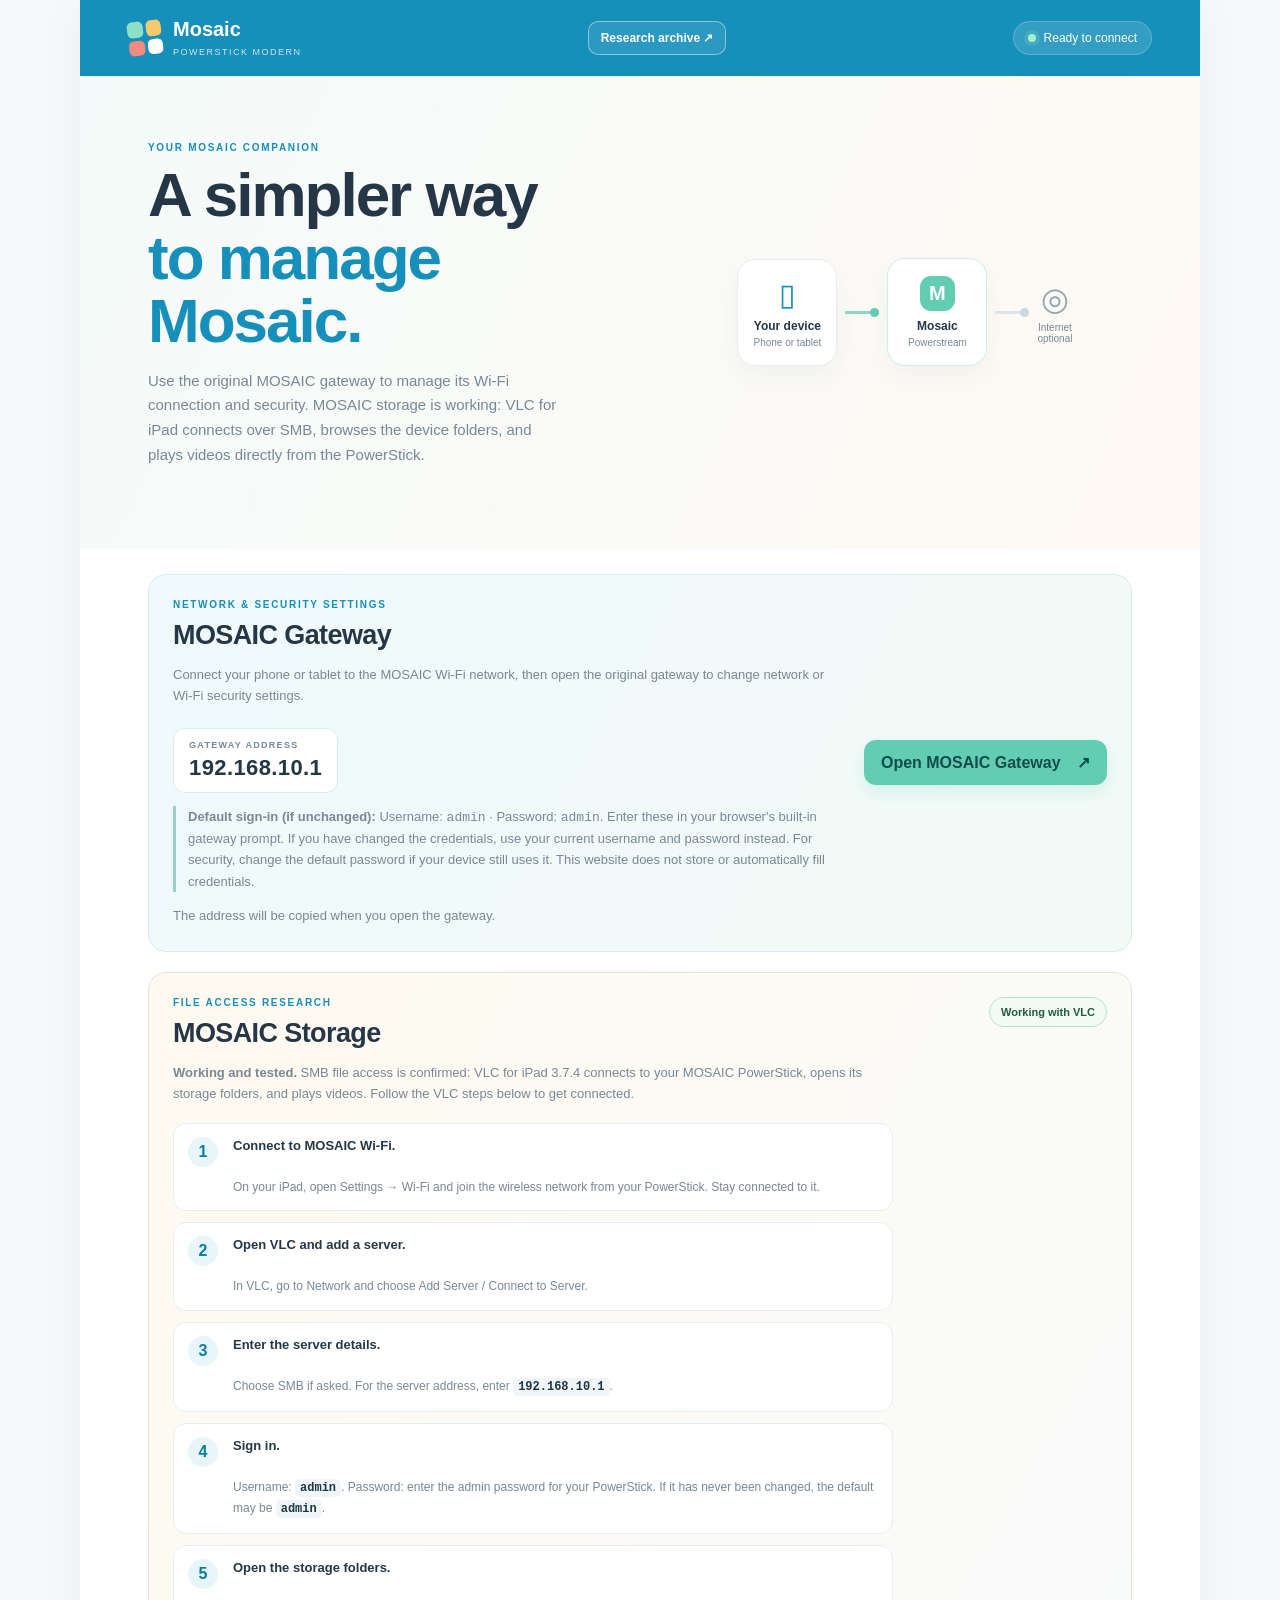
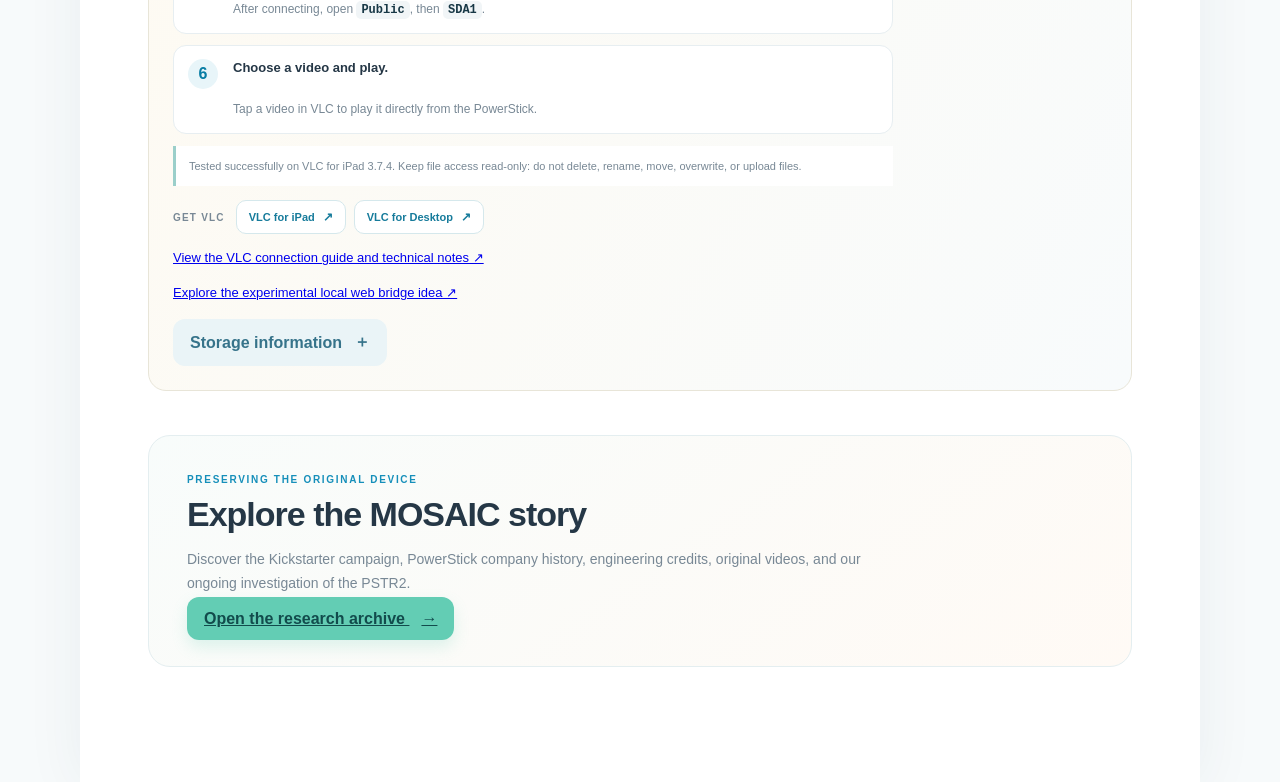
==== commit 1ae3a78f: "Link storage card to experimental bridge research" ====
--- a/index.html
+++ b/index.html
@@ -78,6 +78,7 @@
             <a class="vlc-download-button vlc-desktop-button" href="https://www.videolan.org/vlc/" target="_blank" rel="noopener noreferrer">VLC for Desktop <span aria-hidden="true">↗</span></a>
           </div>
           <p><a href="research.html#vlc-storage">View the VLC connection guide and technical notes ↗</a></p>
+          <p><a href="research.html#local-bridge">Explore the experimental local web bridge idea ↗</a></p>
           <details class="storage-details">
             <summary class="soft-button">Storage information <span aria-hidden="true">＋</span></summary>
             <div class="storage-details-content">
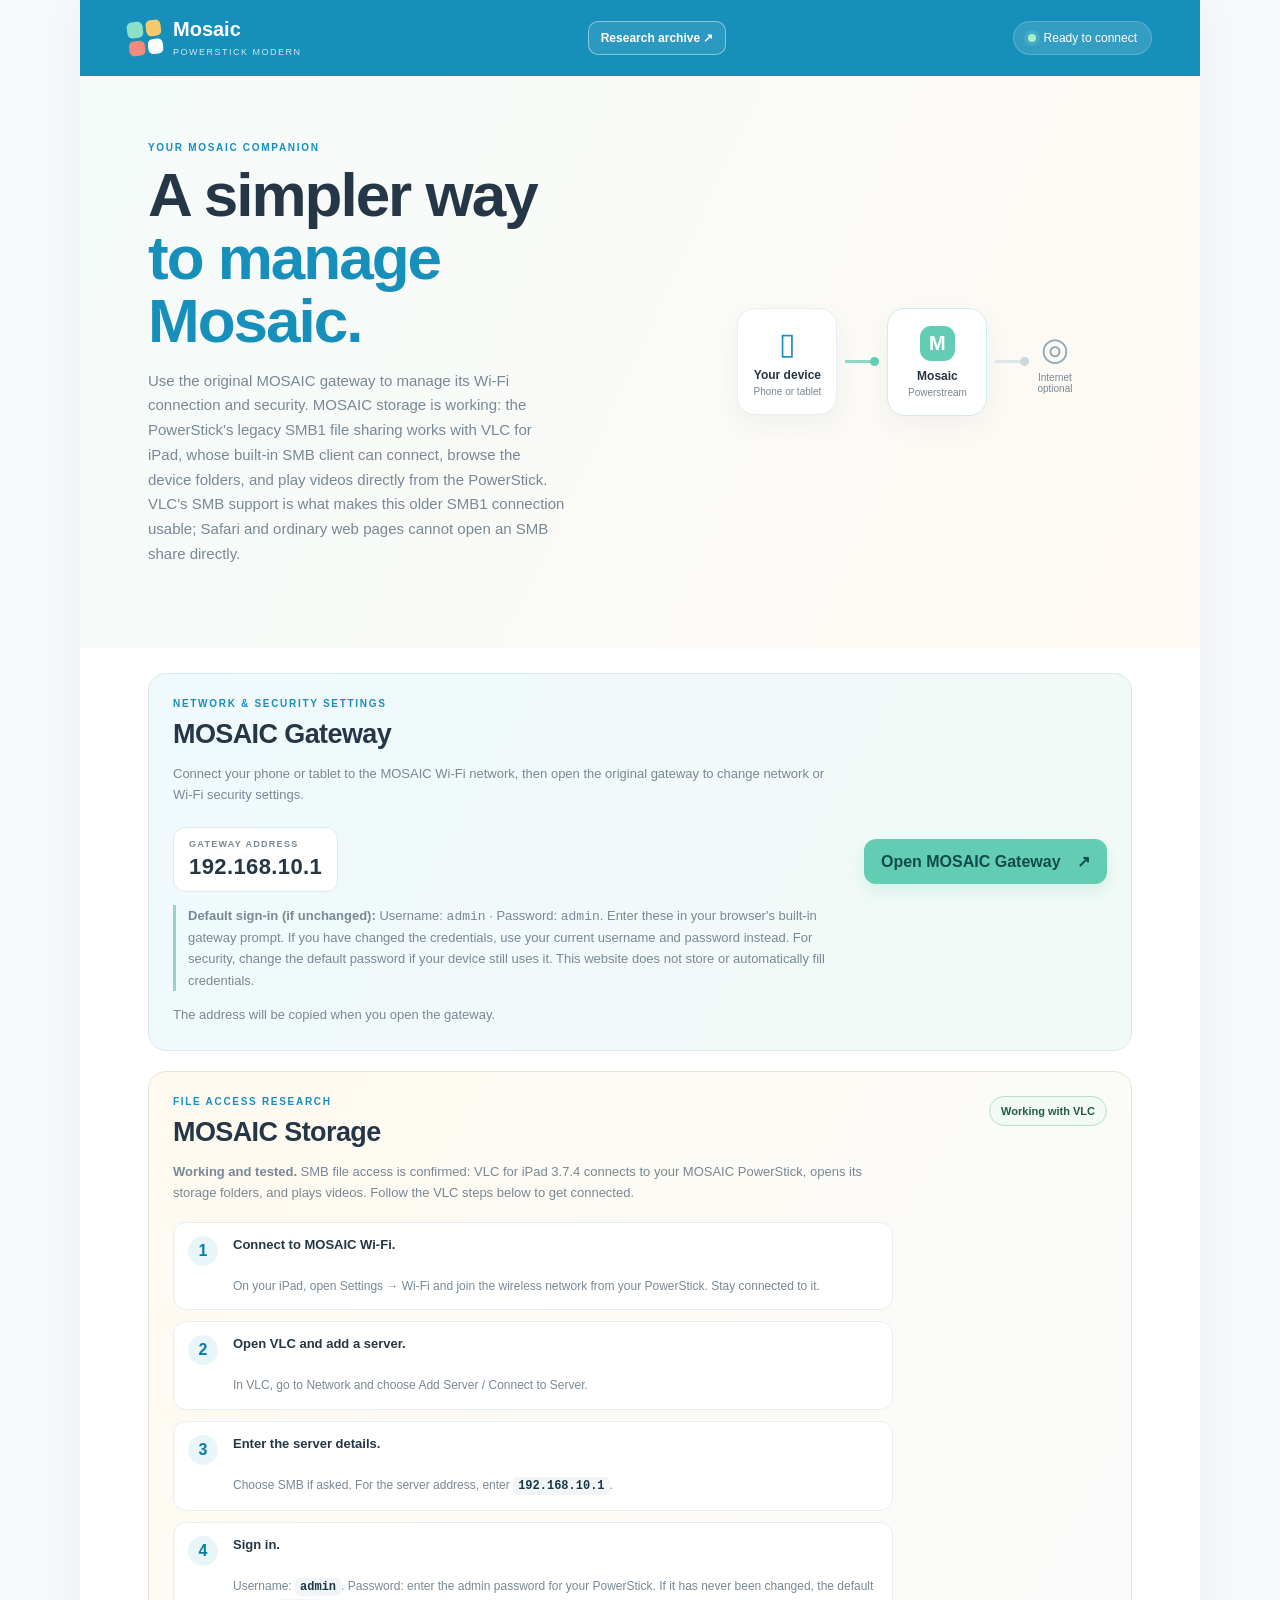
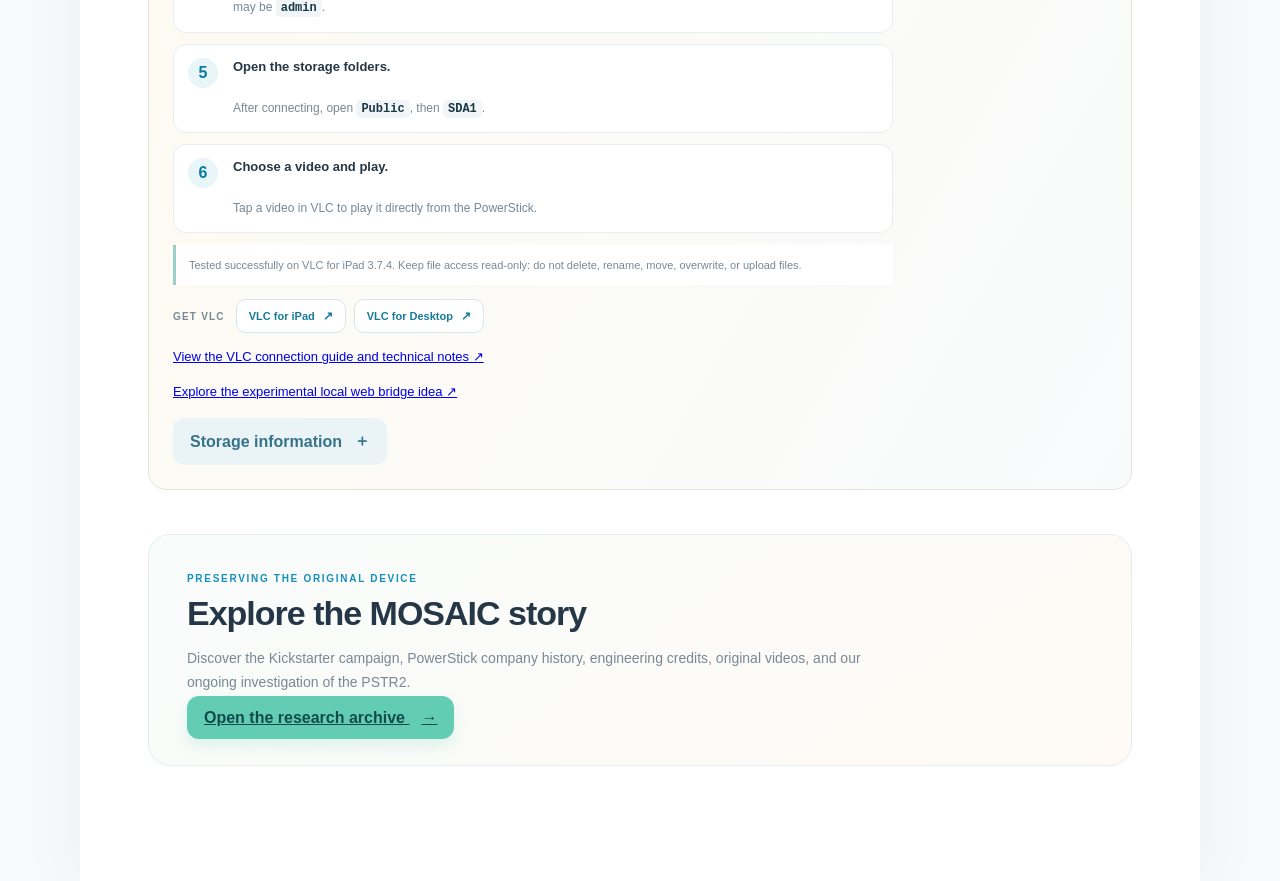
==== commit 9c716aaf: "Document VLC compatibility with legacy SMB1 storage" ====
--- a/index.html
+++ b/index.html
@@ -29,7 +29,7 @@
         <div class="welcome-copy">
           <p class="eyebrow">YOUR MOSAIC COMPANION</p>
           <h1 id="welcomeTitle">A simpler way<br><span>to manage Mosaic.</span></h1>
-          <p class="intro">Use the original MOSAIC gateway to manage its Wi-Fi connection and security. MOSAIC storage is working: VLC for iPad connects over SMB, browses the device folders, and plays videos directly from the PowerStick.</p>
+          <p class="intro">Use the original MOSAIC gateway to manage its Wi-Fi connection and security. MOSAIC storage is working: the PowerStick's legacy SMB1 file sharing works with VLC for iPad, whose built-in SMB client can connect, browse the device folders, and play videos directly from the PowerStick. VLC's SMB support is what makes this older SMB1 connection usable; Safari and ordinary web pages cannot open an SMB share directly.</p>
         </div>
         <!-- 🟨 #ILLUSTRATION — Decorative connection diagram, not a live status indicator. -->
         <div class="connection-art" aria-label="Illustration of a phone connected to Mosaic, with optional internet connection">
